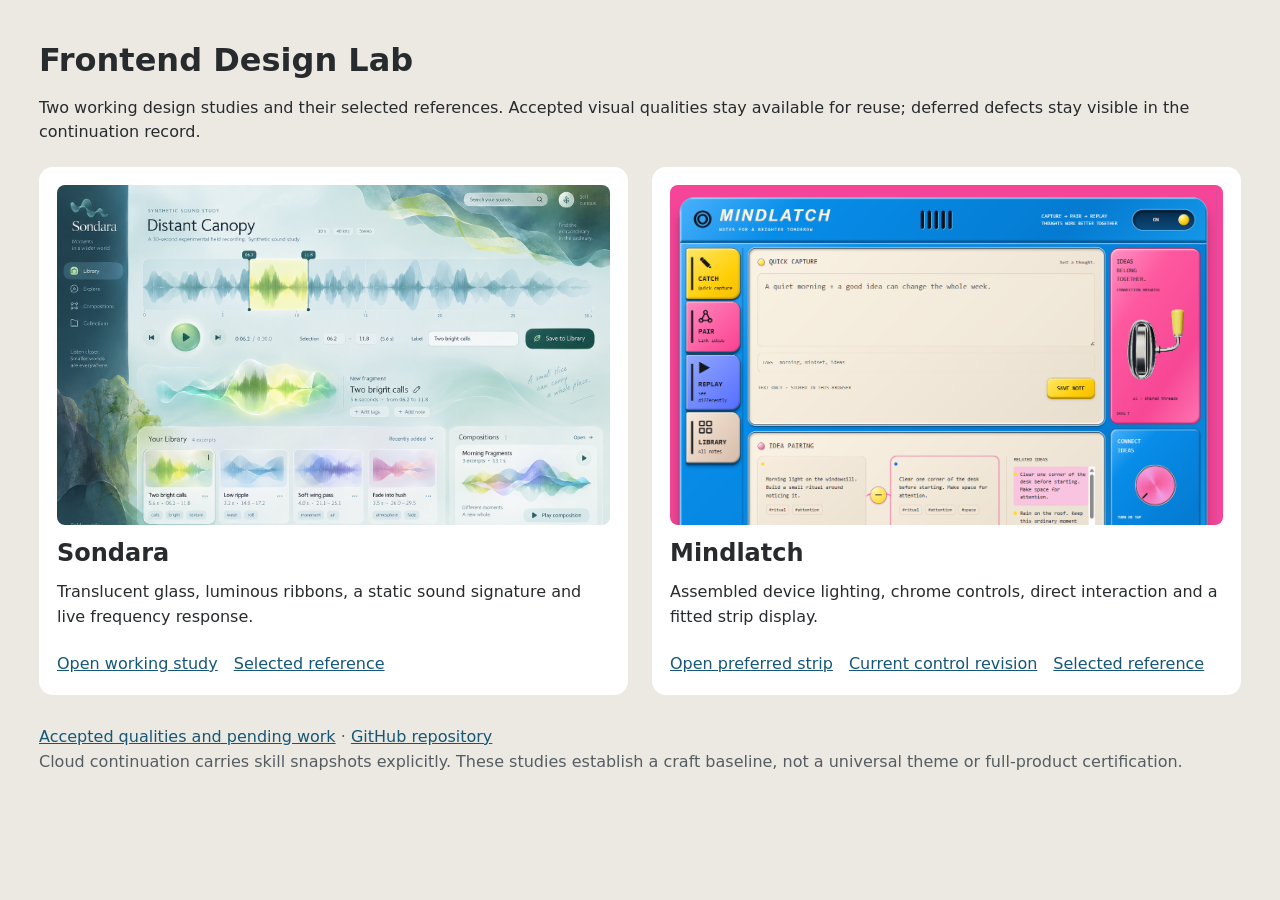
==== index.html @ 42f8a573 "Preserve Sondara and Mindlatch craft references and cloud handoff" ====
<!doctype html><html lang="en"><meta charset="utf-8"><meta name="viewport" content="width=device-width,initial-scale=1"><title>Frontend Design Lab</title>
<style>*{box-sizing:border-box}body{margin:0;background:#ece9e2;color:#282b2d;font:16px/1.55 system-ui,sans-serif}main{max-width:1250px;margin:auto;padding:36px 24px}h1{font-size:32px;margin:0 0 10px}p{margin:0 0 22px}a{color:#165776}.studies{display:grid;grid-template-columns:1fr 1fr;gap:24px}article{min-width:0;background:#fff;border-radius:14px;padding:18px}h2{margin:10px 0 8px}img{display:block;width:100%;height:340px;object-fit:cover;object-position:top;border-radius:8px}.links{display:flex;gap:16px;flex-wrap:wrap}footer{margin:30px 0;color:#565d62}@media(max-width:700px){.studies{grid-template-columns:1fr}img{height:290px}}</style>
<main><h1>Frontend Design Lab</h1><p>Two working design studies and their selected references. Accepted visual qualities stay available for reuse; deferred defects stay visible in the continuation record.</p><div class="studies">
<article><a href="outputs/field-audio/index.html#editor"><img src="references/sondara/master.png" alt="Sondara selected translucent field-audio reference"></a><h2>Sondara</h2><p>Translucent glass, luminous ribbons, a static sound signature and live frequency response.</p><div class="links"><a href="outputs/field-audio/index.html#editor">Open working study</a><a href="references/sondara/master.png">Selected reference</a></div></article>
<article><a href="outputs/mindlatch-strip-study/index.html#capture"><img src="references/mindlatch/fitted-strip.png" alt="Mindlatch device study with preferred fitted status strip"></a><h2>Mindlatch</h2><p>Assembled device lighting, chrome controls, direct interaction and a fitted strip display.</p><div class="links"><a href="outputs/mindlatch-strip-study/index.html#capture">Open preferred strip</a><a href="outputs/mindlatch-trial/index.html#capture">Current control revision</a><a href="references/mindlatch/library-master.png">Selected reference</a></div></article>
</div><footer><a href="docs/CONTINUATION.md">Accepted qualities and pending work</a> · <a href="https://github.com/supplefrog/frontend-design-lab">GitHub repository</a><p>Cloud continuation carries skill snapshots explicitly. These studies establish a craft baseline, not a universal theme or full-product certification.</p></footer></main></html>
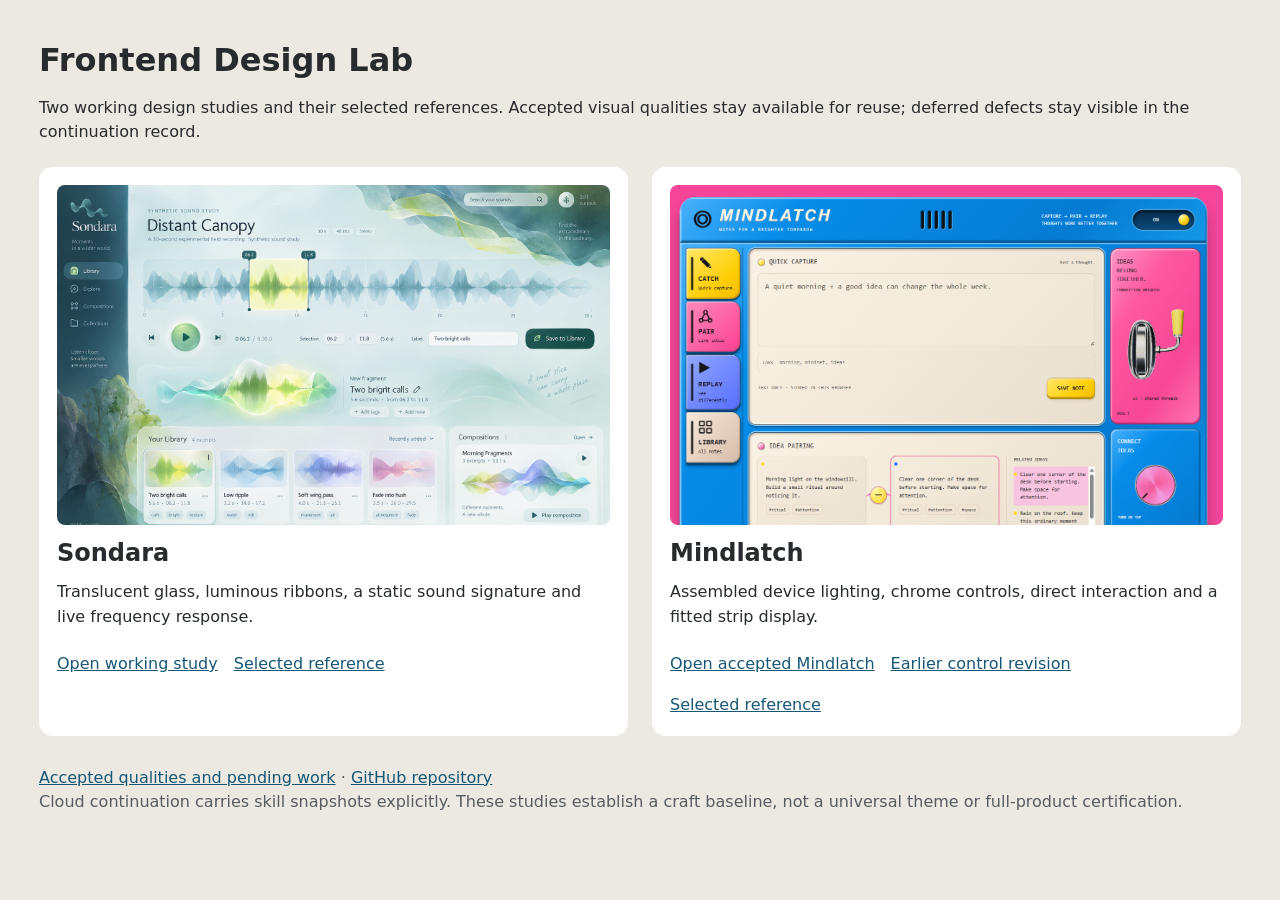
==== commit 9019fe8f: "Sync accepted Mindlatch render and runtime dependencies" ====
--- a/index.html
+++ b/index.html
@@ -2,5 +2,5 @@
 <style>*{box-sizing:border-box}body{margin:0;background:#ece9e2;color:#282b2d;font:16px/1.55 system-ui,sans-serif}main{max-width:1250px;margin:auto;padding:36px 24px}h1{font-size:32px;margin:0 0 10px}p{margin:0 0 22px}a{color:#165776}.studies{display:grid;grid-template-columns:1fr 1fr;gap:24px}article{min-width:0;background:#fff;border-radius:14px;padding:18px}h2{margin:10px 0 8px}img{display:block;width:100%;height:340px;object-fit:cover;object-position:top;border-radius:8px}.links{display:flex;gap:16px;flex-wrap:wrap}footer{margin:30px 0;color:#565d62}@media(max-width:700px){.studies{grid-template-columns:1fr}img{height:290px}}</style>
 <main><h1>Frontend Design Lab</h1><p>Two working design studies and their selected references. Accepted visual qualities stay available for reuse; deferred defects stay visible in the continuation record.</p><div class="studies">
 <article><a href="outputs/field-audio/index.html#editor"><img src="references/sondara/master.png" alt="Sondara selected translucent field-audio reference"></a><h2>Sondara</h2><p>Translucent glass, luminous ribbons, a static sound signature and live frequency response.</p><div class="links"><a href="outputs/field-audio/index.html#editor">Open working study</a><a href="references/sondara/master.png">Selected reference</a></div></article>
-<article><a href="outputs/mindlatch-strip-study/index.html#capture"><img src="references/mindlatch/fitted-strip.png" alt="Mindlatch device study with preferred fitted status strip"></a><h2>Mindlatch</h2><p>Assembled device lighting, chrome controls, direct interaction and a fitted strip display.</p><div class="links"><a href="outputs/mindlatch-strip-study/index.html#capture">Open preferred strip</a><a href="outputs/mindlatch-trial/index.html#capture">Current control revision</a><a href="references/mindlatch/library-master.png">Selected reference</a></div></article>
+<article><a href="outputs/mindlatch-maintained/index.html#capture"><img src="references/mindlatch/fitted-strip.png" alt="Mindlatch device study with preferred fitted status strip"></a><h2>Mindlatch</h2><p>Assembled device lighting, chrome controls, direct interaction and a fitted strip display.</p><div class="links"><a href="outputs/mindlatch-maintained/index.html#capture">Open accepted Mindlatch</a><a href="outputs/mindlatch-trial/index.html#capture">Earlier control revision</a><a href="references/mindlatch/library-master.png">Selected reference</a></div></article>
 </div><footer><a href="docs/CONTINUATION.md">Accepted qualities and pending work</a> · <a href="https://github.com/supplefrog/frontend-design-lab">GitHub repository</a><p>Cloud continuation carries skill snapshots explicitly. These studies establish a craft baseline, not a universal theme or full-product certification.</p></footer></main></html>
